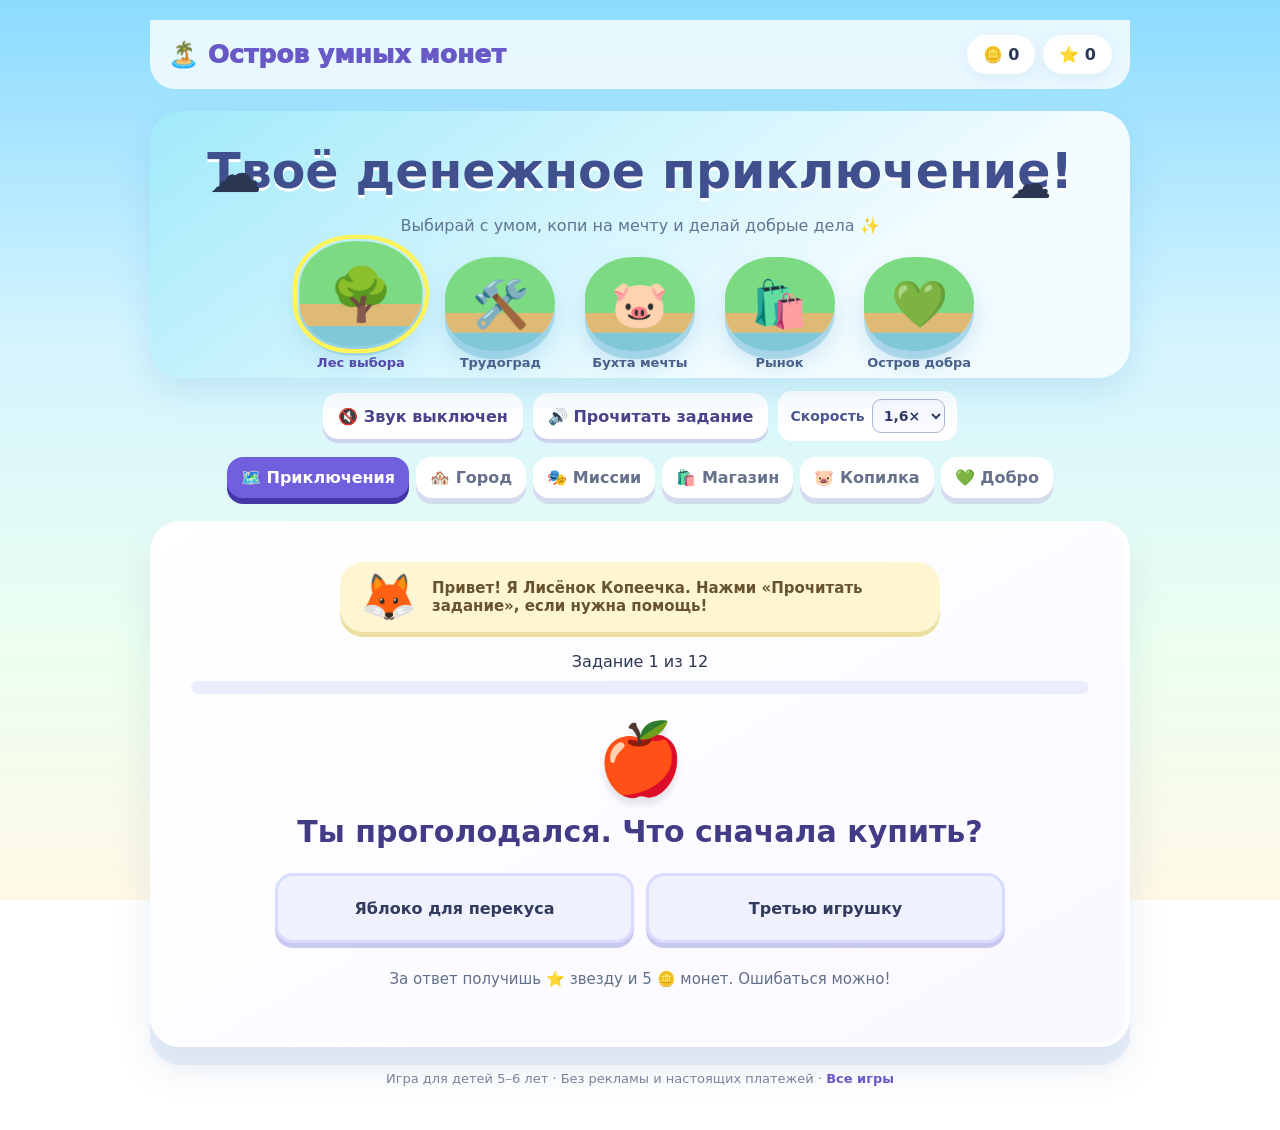
==== games/smart-coins/index.html @ 61303796 "feat: level 6 workday professions and children's budgeting" ====
<!doctype html><html lang="ru"><head><meta charset="utf-8"><meta name="viewport" content="width=device-width,initial-scale=1"><meta name="theme-color" content="#7766dd"><title>Остров умных монет</title><link rel="stylesheet" href="./styles.css"></head><body><div class="wrap"><header class="top"><a class="brand" href="../../">🏝️ Остров умных монет</a><div class="stats"><span class="pill">🪙 <span id="coins">0</span></span><span class="pill">⭐ <span id="stars">0</span></span></div></header><div class="hero"><h1>Твоё денежное приключение!</h1><p>Выбирай с умом, копи на мечту и делай добрые дела ✨</p><div class="world" id="world" aria-label="Карта волшебных островов"><div class="island"><div class="land">🌳</div><span class="name">Лес выбора</span></div><div class="island"><div class="land">🛠️</div><span class="name">Трудоград</span></div><div class="island"><div class="land">🐷</div><span class="name">Бухта мечты</span></div><div class="island"><div class="land">🛍️</div><span class="name">Рынок</span></div><div class="island"><div class="land">💚</div><span class="name">Остров добра</span></div></div></div><div class="audio-tools"><button id="soundToggle" onclick="toggleSound()" aria-pressed="false">🔇 Звук выключен</button><button id="readButton" onclick="readCurrent()">🔊 Прочитать задание</button><label class="speed-label">Скорость <select id="voiceSpeed" onchange="setVoiceRate(this.value)"><option value="1.2">1,2×</option><option value="1.4">1,4×</option><option value="1.6" selected>1,6×</option><option value="1.8">1,8×</option></select></label></div><nav class="nav"><button id="tabAdventure" class="active" onclick="show('adventure')">🗺️ Приключения</button><button id="tabCity" onclick="show('city')">🏘️ Город</button><button id="tabMissions" onclick="show('missions')">🎭 Миссии</button><button id="tabShop" onclick="show(&quot;shop&quot;)">🛍️ Магазин</button><button id="tabDream" onclick="show(&quot;dream&quot;)">🐷 Копилка</button><button id="tabHelp" onclick="show('help')">💚 Добро</button></nav><main class="panel" id="view" aria-live="polite"></main><footer>Игра для детей 5–6 лет · Без рекламы и настоящих платежей · <a href="../../">Все игры</a></footer></div><script defer src="./data.js"></script><script defer src="./city.js"></script><script defer src="./missions.js"></script><script defer src="./app.js"></script></body></html>
---- games/smart-coins/styles.css ----
*{box-sizing:border-box}body{font-family:system-ui,-apple-system,"Segoe UI",sans-serif;margin:0;min-height:100vh;color:#2b3653;background:radial-gradient(circle at 0 0,#fff0bb,transparent 28%),radial-gradient(circle at 100% 90%,#c9fae1,transparent 30%),#eaf5ff}button{font:inherit;cursor:pointer;border:0}button:focus-visible,a:focus-visible{outline:4px solid orange;outline-offset:3px}a{color:#6959c7;text-decoration:none;font-weight:800}.wrap{max-width:890px;margin:auto;padding:20px}.top{display:flex;align-items:center;justify-content:space-between;gap:12px;flex-wrap:wrap}.brand{font-weight:1000;font-size:25px}.stats{display:flex;gap:8px;flex-wrap:wrap}.pill{background:#fff;border-radius:30px;padding:10px 16px;font-weight:900;box-shadow:0 5px 15px #889ac222}.hero{text-align:center;padding:25px 10px 15px}.hero h1{font-size:clamp(29px,6vw,49px);margin:7px}.hero p{color:#62708b}.nav{display:flex;gap:8px;justify-content:center;flex-wrap:wrap;margin:16px 0 23px}.nav button{background:#fff;border-radius:16px;padding:11px 18px;font-weight:900;color:#66718c}.nav button.active{background:#7160de;color:white}.panel{background:#fff;padding:clamp(20px,5vw,36px);border-radius:30px;box-shadow:0 15px 44px #657baa25;min-height:330px}.big{text-align:center;font-size:70px;line-height:1.3}.panel h2{text-align:center;font-size:clamp(22px,4vw,30px);margin:9px 0 15px}.panel p{font-size:18px;line-height:1.6;text-align:center}.answers{display:grid;grid-template-columns:1fr 1fr;gap:12px;margin:24px auto;max-width:730px}.choice{padding:18px 13px;background:#eff2ff;border-radius:18px;font-weight:800;color:#303b5d;min-height:70px}.choice:hover{background:#dfe5ff}.primary{background:#705cda;color:#fff;padding:15px 22px;border-radius:17px;font-weight:900;min-height:50px}.secondary{background:#edf0ff;color:#594abb;padding:14px 21px;border-radius:17px;font-weight:900}.center{text-align:center}.feedback{background:#e8fbee;padding:18px;border-radius:20px;text-align:center;margin:15px 0;font-size:19px;font-weight:700}.feedback.try{background:#fff0da}.progress{height:13px;background:#ecedfc;border-radius:20px;overflow:hidden;margin:10px 0 20px}.progress div{height:100%;background:#5ccca6;transition:width .3s}.shop{display:grid;grid-template-columns:repeat(auto-fit,minmax(180px,1fr));gap:15px}.item{background:#f5f6ff;padding:20px;border-radius:22px;text-align:center}.item .emoji{font-size:50px}.item h3{margin:10px 0 4px}.item button{padding:11px 15px;background:#725fda;color:#fff;border-radius:14px;font-weight:800;margin-top:10px}.item button:disabled{opacity:.45;cursor:default}.notice{color:#61708a;font-size:15px!important}footer{text-align:center;padding:24px;color:#78829b;font-size:13px}@media(max-width:550px){.answers{grid-template-columns:1fr}.brand{font-size:21px}.panel p{font-size:16px}}

/* Level 2: illustrated island world */
body{background:linear-gradient(180deg,#8cdbff 0,#d5f4ff 38%,#ecfff0 72%,#fff8e7 100%);background-attachment:fixed}
.wrap{max-width:1020px}.top{padding:15px 18px;border-radius:0 0 25px 25px;background:#ffffffc7;backdrop-filter:blur(12px);position:relative;z-index:2}
.hero{position:relative;border-radius:32px;margin-top:22px;padding:25px 16px 8px;background:linear-gradient(145deg,#a1eafa,#f2fcff 70%);box-shadow:0 14px 35px #3795bf29;overflow:hidden}
.hero:before{content:"☁️";position:absolute;left:6%;top:12%;font-size:53px;animation:float 5s ease-in-out infinite}
.hero:after{content:"☁️";position:absolute;right:8%;top:18%;font-size:42px;animation:float 6s ease-in-out infinite reverse}
.hero h1{color:#40508e;text-shadow:0 3px #fff}.hero p{color:#607493}
.world{display:flex;justify-content:space-around;align-items:end;gap:8px;margin:22px auto 0;max-width:690px}
.island{display:flex;flex-direction:column;align-items:center;gap:4px;position:relative;min-width:0}
.island .land{width:clamp(64px,12vw,110px);height:clamp(58px,10vw,94px);border-radius:47% 53% 55% 45%;background:linear-gradient(#7cda83 0 59%,#dfba74 60% 80%,#80c8d7 81%);display:grid;place-items:center;font-size:clamp(27px,5vw,46px);box-shadow:0 8px 0 #58afd060,0 13px 25px #579acb3d;transition:transform .25s}
.island.current .land{transform:translateY(-10px) scale(1.12);outline:4px solid #fff45b;outline-offset:2px}.island .name{font-size:clamp(10px,2vw,13px);font-weight:900;color:#49608a}
.island.current .name{color:#5442aa}
.nav button{transition:transform .2s,box-shadow .2s;box-shadow:0 6px 0 #d4dbec}.nav button.active{box-shadow:0 6px 0 #4535a6}.nav button:hover,.primary:hover,.choice:hover{transform:translateY(-3px)}
.panel{border:5px solid #ffffffb3;box-shadow:0 18px 0 #c8d8ef75,0 23px 35px #527fa624;background:linear-gradient(150deg,#fff,#faf8ff)}
.panel h2{color:#423c87}.choice{border:3px solid #d8ddff;background:#f0f1ff;box-shadow:0 5px 0 #c9c9f0;transition:transform .2s}.choice:hover{box-shadow:0 8px 0 #c9c9f0}
.primary{box-shadow:0 6px 0 #4435aa;transition:transform .2s}.primary:disabled{opacity:.5;cursor:not-allowed}
.big{animation:bob 3s ease-in-out infinite;filter:drop-shadow(0 7px 3px #98a4a744)}
.feedback{animation:appear .4s ease-out}.character{font-size:46px;line-height:1}.guide{display:flex;align-items:center;gap:15px;margin:0 auto 20px;max-width:600px;background:#fef5d3;border-radius:23px;padding:12px 20px;box-shadow:0 5px #ecdfa2}.guide span:last-child{font-weight:800;color:#67542e;font-size:15px}
.item{box-shadow:0 5px 0 #e3e5f2;border:2px solid #ecebfc}.item .emoji{transition:transform .25s}.item:hover .emoji{transform:rotate(-8deg) scale(1.13)}
@keyframes float{50%{transform:translateX(14px) translateY(-8px)}}@keyframes bob{50%{transform:translateY(-8px)}}@keyframes appear{from{opacity:0;transform:translateY(12px)}to{opacity:1;transform:none}}
@media(max-width:550px){.hero:before,.hero:after{font-size:25px}.world{gap:3px}.island .land{width:55px;height:55px}.island .name{font-size:9px}.hero h1{font-size:30px}.guide{padding:10px;gap:8px}}
@media(prefers-reduced-motion:reduce){*,*:before,*:after{animation:none!important;transition:none!important}}

.audio-tools{display:flex;justify-content:center;align-items:center;gap:10px;flex-wrap:wrap;margin:13px 0}
.audio-tools button{padding:11px 15px;border-radius:15px;background:#fff;box-shadow:0 4px 0 #cbd3ef;color:#4b438c;font-weight:900;min-height:46px}
.audio-tools button[aria-pressed=true]{background:#e3ffea;color:#246d4a}
.story-toast{margin:16px auto;text-align:center;background:#fff0bc;border:3px solid #ffe18c;border-radius:23px;padding:18px;max-width:600px;font-weight:850;color:#6f4b12;animation:appear .35s ease-out}
.celebrate{font-size:45px;display:block;animation:bob 1.1s ease-in-out infinite}
@media(max-width:550px){.audio-tools button{font-size:13px;padding:10px}}
.mission-place{background:#e7f3ff;border-radius:25px;padding:9px 15px;font-weight:900;color:#386b9a}.mission-steps{font-weight:800;color:#6857ac}.mission-complete{display:inline-block;margin:0 12px 14px;color:#167e58;font-weight:850}.panel .mission-place{display:inline-block}.nav{gap:7px}.nav button{padding:11px 14px}.speed-label{display:inline-flex;align-items:center;gap:7px;font-size:14px;font-weight:800;color:#4e5790;background:#fff;padding:8px 12px;border-radius:14px}.speed-label select{border:1px solid #abb7d9;border-radius:9px;padding:7px;background:#fafaff;color:#303b64;font:inherit}.city-heading{text-align:center}.city-scene{position:relative;padding:35px 15px 0;background:linear-gradient(#96e4ff,#dcfaff 62%,#86d894 63%);border-radius:26px;overflow:hidden}.city-sun{position:absolute;top:5px;right:12%;font-size:46px}.city-cloud{position:absolute;left:11%;top:5px;font-size:38px}.city-houses{display:grid;grid-template-columns:repeat(4,minmax(0,1fr));gap:14px;position:relative;z-index:1}.city-house{min-width:0;display:flex;flex-direction:column;align-items:center;gap:8px;justify-content:center;background:#fff7e2;border:4px solid #dfb381;border-bottom:10px solid #ab7b59;border-radius:26px 26px 15px 15px;min-height:175px;color:#634c4a;box-shadow:0 10px 0 #4c9a7d75;transition:transform .2s}.city-house:hover{transform:translateY(-7px)}.city-emoji{font-size:55px}.city-house strong{font-size:19px}.city-house small{font-size:12px;color:#836d62}.city-road{font-size:31px;background:#d9d5bc;text-align:center;margin:30px -15px 0;padding:13px;letter-spacing:8px}@media(max-width:640px){.city-houses{grid-template-columns:repeat(2,minmax(0,1fr))}.city-house{min-height:145px}.city-emoji{font-size:40px}}
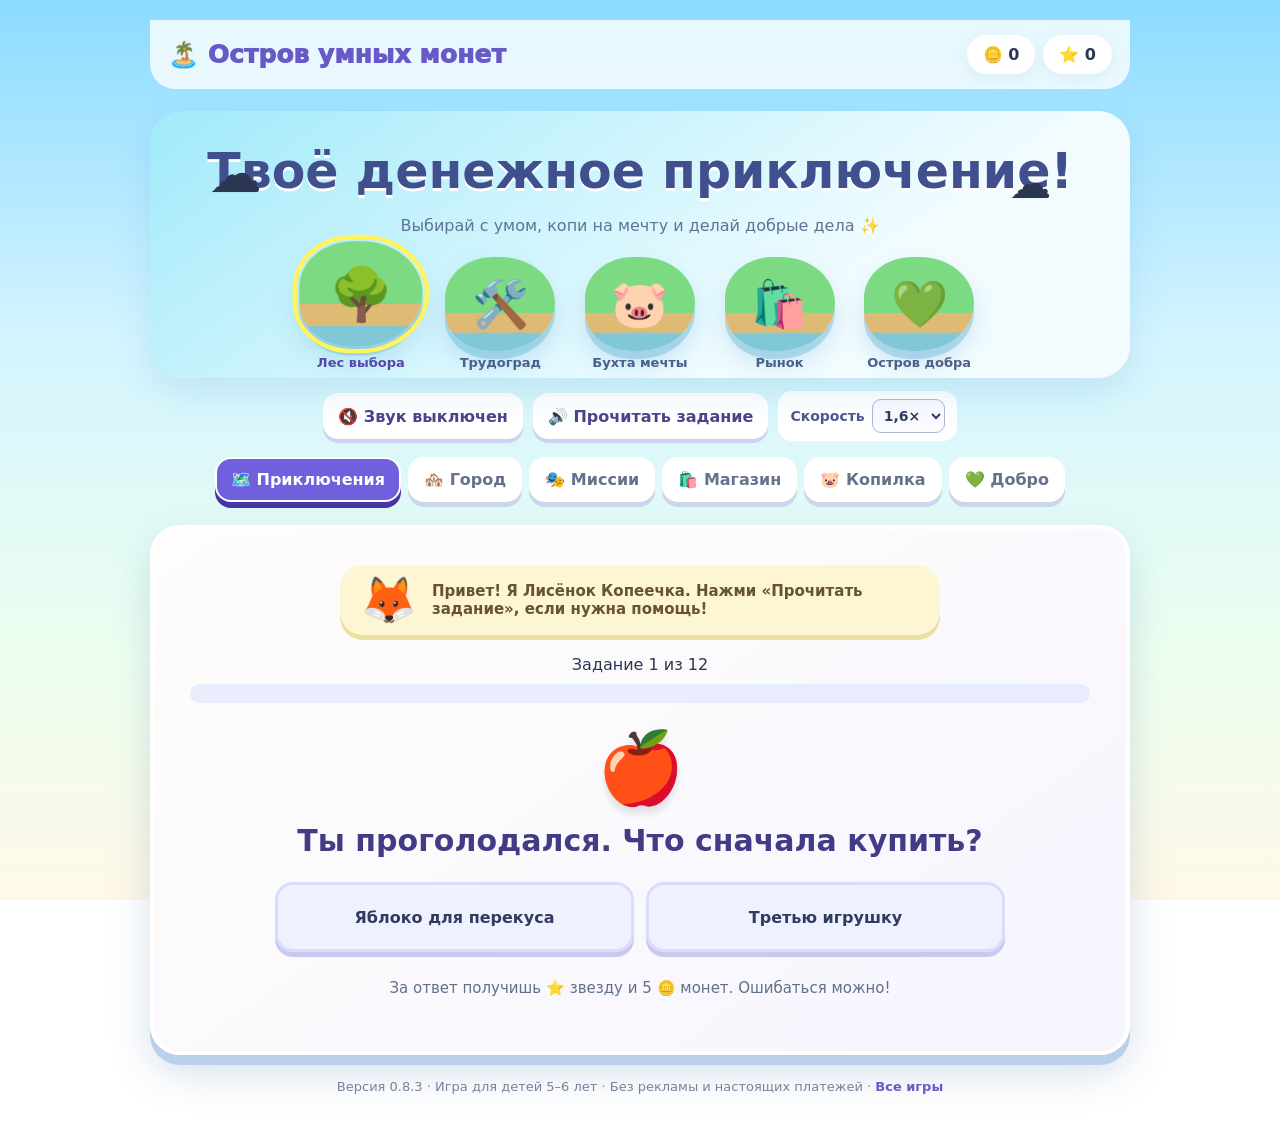
==== commit aa91ab95: "fix: bust stale game asset cache so touch drawing reaches players" ====
--- a/games/smart-coins/index.html
+++ b/games/smart-coins/index.html
@@ -1 +1 @@
-<!doctype html><html lang="ru"><head><meta charset="utf-8"><meta name="viewport" content="width=device-width,initial-scale=1"><meta name="theme-color" content="#7766dd"><title>Остров умных монет</title><link rel="stylesheet" href="./styles.css"></head><body><div class="wrap"><header class="top"><a class="brand" href="../../">🏝️ Остров умных монет</a><div class="stats"><span class="pill">🪙 <span id="coins">0</span></span><span class="pill">⭐ <span id="stars">0</span></span></div></header><div class="hero"><h1>Твоё денежное приключение!</h1><p>Выбирай с умом, копи на мечту и делай добрые дела ✨</p><div class="world" id="world" aria-label="Карта волшебных островов"><div class="island"><div class="land">🌳</div><span class="name">Лес выбора</span></div><div class="island"><div class="land">🛠️</div><span class="name">Трудоград</span></div><div class="island"><div class="land">🐷</div><span class="name">Бухта мечты</span></div><div class="island"><div class="land">🛍️</div><span class="name">Рынок</span></div><div class="island"><div class="land">💚</div><span class="name">Остров добра</span></div></div></div><div class="audio-tools"><button id="soundToggle" onclick="toggleSound()" aria-pressed="false">🔇 Звук выключен</button><button id="readButton" onclick="readCurrent()">🔊 Прочитать задание</button><label class="speed-label">Скорость <select id="voiceSpeed" onchange="setVoiceRate(this.value)"><option value="1.2">1,2×</option><option value="1.4">1,4×</option><option value="1.6" selected>1,6×</option><option value="1.8">1,8×</option></select></label></div><nav class="nav"><button id="tabAdventure" class="active" onclick="show('adventure')">🗺️ Приключения</button><button id="tabCity" onclick="show('city')">🏘️ Город</button><button id="tabMissions" onclick="show('missions')">🎭 Миссии</button><button id="tabShop" onclick="show(&quot;shop&quot;)">🛍️ Магазин</button><button id="tabDream" onclick="show(&quot;dream&quot;)">🐷 Копилка</button><button id="tabHelp" onclick="show('help')">💚 Добро</button></nav><main class="panel" id="view" aria-live="polite"></main><footer>Игра для детей 5–6 лет · Без рекламы и настоящих платежей · <a href="../../">Все игры</a></footer></div><script defer src="./data.js"></script><script defer src="./city.js"></script><script defer src="./missions.js"></script><script defer src="./app.js"></script></body></html>+<!doctype html><html lang="ru"><head><meta charset="utf-8"><meta name="viewport" content="width=device-width,initial-scale=1"><meta name="theme-color" content="#7766dd"><title>Остров умных монет</title><link rel="stylesheet" href="./styles.css?v=0.8.3"></head><body><div class="wrap"><header class="top"><a class="brand" href="../../">🏝️ Остров умных монет</a><div class="stats"><span class="pill">🪙 <span id="coins">0</span></span><span class="pill">⭐ <span id="stars">0</span></span></div></header><div class="hero"><h1>Твоё денежное приключение!</h1><p>Выбирай с умом, копи на мечту и делай добрые дела ✨</p><div class="world" id="world" aria-label="Карта волшебных островов"><div class="island"><div class="land">🌳</div><span class="name">Лес выбора</span></div><div class="island"><div class="land">🛠️</div><span class="name">Трудоград</span></div><div class="island"><div class="land">🐷</div><span class="name">Бухта мечты</span></div><div class="island"><div class="land">🛍️</div><span class="name">Рынок</span></div><div class="island"><div class="land">💚</div><span class="name">Остров добра</span></div></div></div><div class="audio-tools"><button id="soundToggle" onclick="toggleSound()" aria-pressed="false">🔇 Звук выключен</button><button id="readButton" onclick="readCurrent()">🔊 Прочитать задание</button><label class="speed-label">Скорость <select id="voiceSpeed" onchange="setVoiceRate(this.value)"><option value="1.2">1,2×</option><option value="1.4">1,4×</option><option value="1.6" selected>1,6×</option><option value="1.8">1,8×</option></select></label></div><nav class="nav"><button id="tabAdventure" class="active" onclick="show('adventure')">🗺️ Приключения</button><button id="tabCity" onclick="show('city')">🏘️ Город</button><button id="tabMissions" onclick="show('missions')">🎭 Миссии</button><button id="tabShop" onclick="show(&quot;shop&quot;)">🛍️ Магазин</button><button id="tabDream" onclick="show(&quot;dream&quot;)">🐷 Копилка</button><button id="tabHelp" onclick="show('help')">💚 Добро</button></nav><main class="panel" id="view" aria-live="polite"></main><footer>Версия 0.8.3 · Игра для детей 5–6 лет · Без рекламы и настоящих платежей · <a href="../../">Все игры</a></footer></div><script defer src="./data.js?v=0.8.3"></script><script defer src="./city.js?v=0.8.3"></script><script defer src="./missions.js?v=0.8.3"></script><script defer src="./goals.js?v=0.8.3"></script><script defer src="./app.js?v=0.8.3"></script></body></html>
--- a/games/smart-coins/styles.css
+++ b/games/smart-coins/styles.css
@@ -30,4 +30,43 @@
 .story-toast{margin:16px auto;text-align:center;background:#fff0bc;border:3px solid #ffe18c;border-radius:23px;padding:18px;max-width:600px;font-weight:850;color:#6f4b12;animation:appear .35s ease-out}
 .celebrate{font-size:45px;display:block;animation:bob 1.1s ease-in-out infinite}
 @media(max-width:550px){.audio-tools button{font-size:13px;padding:10px}}
-.mission-place{background:#e7f3ff;border-radius:25px;padding:9px 15px;font-weight:900;color:#386b9a}.mission-steps{font-weight:800;color:#6857ac}.mission-complete{display:inline-block;margin:0 12px 14px;color:#167e58;font-weight:850}.panel .mission-place{display:inline-block}.nav{gap:7px}.nav button{padding:11px 14px}.speed-label{display:inline-flex;align-items:center;gap:7px;font-size:14px;font-weight:800;color:#4e5790;background:#fff;padding:8px 12px;border-radius:14px}.speed-label select{border:1px solid #abb7d9;border-radius:9px;padding:7px;background:#fafaff;color:#303b64;font:inherit}.city-heading{text-align:center}.city-scene{position:relative;padding:35px 15px 0;background:linear-gradient(#96e4ff,#dcfaff 62%,#86d894 63%);border-radius:26px;overflow:hidden}.city-sun{position:absolute;top:5px;right:12%;font-size:46px}.city-cloud{position:absolute;left:11%;top:5px;font-size:38px}.city-houses{display:grid;grid-template-columns:repeat(4,minmax(0,1fr));gap:14px;position:relative;z-index:1}.city-house{min-width:0;display:flex;flex-direction:column;align-items:center;gap:8px;justify-content:center;background:#fff7e2;border:4px solid #dfb381;border-bottom:10px solid #ab7b59;border-radius:26px 26px 15px 15px;min-height:175px;color:#634c4a;box-shadow:0 10px 0 #4c9a7d75;transition:transform .2s}.city-house:hover{transform:translateY(-7px)}.city-emoji{font-size:55px}.city-house strong{font-size:19px}.city-house small{font-size:12px;color:#836d62}.city-road{font-size:31px;background:#d9d5bc;text-align:center;margin:30px -15px 0;padding:13px;letter-spacing:8px}@media(max-width:640px){.city-houses{grid-template-columns:repeat(2,minmax(0,1fr))}.city-house{min-height:145px}.city-emoji{font-size:40px}}+.mission-place{background:#e7f3ff;border-radius:25px;padding:9px 15px;font-weight:900;color:#386b9a}.mission-steps{font-weight:800;color:#6857ac}.mission-complete{display:inline-block;margin:0 12px 14px;color:#167e58;font-weight:850}.panel .mission-place{display:inline-block}.nav{gap:7px}.nav button{padding:11px 14px}.speed-label{display:inline-flex;align-items:center;gap:7px;font-size:14px;font-weight:800;color:#4e5790;background:#fff;padding:8px 12px;border-radius:14px}.speed-label select{border:1px solid #abb7d9;border-radius:9px;padding:7px;background:#fafaff;color:#303b64;font:inherit}.city-heading{text-align:center}.city-scene{position:relative;padding:35px 15px 0;background:linear-gradient(#96e4ff,#dcfaff 62%,#86d894 63%);border-radius:26px;overflow:hidden}.city-sun{position:absolute;top:5px;right:12%;font-size:46px}.city-cloud{position:absolute;left:11%;top:5px;font-size:38px}.city-houses{display:grid;grid-template-columns:repeat(4,minmax(0,1fr));gap:14px;position:relative;z-index:1}.city-house{min-width:0;display:flex;flex-direction:column;align-items:center;gap:8px;justify-content:center;background:#fff7e2;border:4px solid #dfb381;border-bottom:10px solid #ab7b59;border-radius:26px 26px 15px 15px;min-height:175px;color:#634c4a;box-shadow:0 10px 0 #4c9a7d75;transition:transform .2s}.city-house:hover{transform:translateY(-7px)}.city-emoji{font-size:55px}.city-house strong{font-size:19px}.city-house small{font-size:12px;color:#836d62}.city-road{font-size:31px;background:#d9d5bc;text-align:center;margin:30px -15px 0;padding:13px;letter-spacing:8px}@media(max-width:640px){.city-houses{grid-template-columns:repeat(2,minmax(0,1fr))}.city-house{min-height:145px}.city-emoji{font-size:40px}}
+.daybar{padding:13px;background:#eaf5ff;border-radius:16px;text-align:center;font-weight:850;margin-bottom:20px}.city-grid{display:grid;grid-template-columns:repeat(auto-fit,minmax(155px,1fr));gap:14px;margin:20px 0}.city-card{background:#f1f8ff;border:3px solid #d8e8ff;border-radius:22px;padding:16px 10px;display:flex;flex-direction:column;align-items:center;gap:8px;color:#334264;min-height:150px}.city-card span{font-size:44px}.city-card strong{font-size:18px}.city-card small{color:#637391}.city-card:disabled{opacity:.45;cursor:not-allowed}.budget-line{text-align:center;font-size:22px;font-weight:900}
+
+.goal-grid{display:grid;grid-template-columns:repeat(auto-fit,minmax(130px,1fr));gap:10px;margin:20px 0}.goal-choice{display:flex;flex-direction:column;align-items:center;gap:5px;padding:12px 8px;background:#edf5ff;border:3px solid transparent;border-radius:18px;color:#344066}.goal-choice span{font-size:34px}.goal-choice small{color:#64728d}.goal-choice.picked{border-color:#725fda;background:#eeeaff}.goal-choice:hover{transform:translateY(-2px)}
+
+/* Level 8 visual foundation: richer town, clear affordances, lively depth */
+.panel{background:linear-gradient(145deg,#fffdfa,#f6f5ff);border:4px solid #fff;box-shadow:0 10px 0 #bbcfea,0 18px 40px #517aa93b}
+.city-grid{gap:18px}.city-card{position:relative;overflow:hidden;background:linear-gradient(#fffefa 0 70%,#daebcb 71%);border:3px solid #e7c6a3;box-shadow:0 8px 0 #adcaab,0 12px 20px #77977c33;transition:transform .2s,box-shadow .2s;cursor:pointer}
+.city-card:before{content:"";position:absolute;top:-22px;left:12%;width:76%;height:36px;background:#e8a6a7;border-radius:10px 10px 40px 40px;transform:rotate(-3deg)}
+.city-card:nth-child(2n):before{background:#b9a9ed;transform:rotate(3deg)}
+.city-card:nth-child(3n):before{background:#ffd68b}
+.city-card:hover:not(:disabled),.city-card:focus-visible{transform:translateY(-5px);box-shadow:0 13px 0 #adcaab,0 18px 28px #77977c33}
+.city-card span{position:relative;z-index:1;font-size:55px;filter:drop-shadow(0 5px 2px #77977c36)}
+.city-card strong,.city-card small{position:relative;z-index:1}
+.city-card:disabled{filter:grayscale(.45)}
+.daybar{background:linear-gradient(95deg,#e1f7ff,#fff5d5);border:2px solid #fff;box-shadow:0 4px 0 #d6e4e9;font-size:17px}
+.budget-spend{display:flex;gap:10px;flex-wrap:wrap;justify-content:center;margin:20px 0}.budget-spend button:disabled{opacity:.4;cursor:not-allowed}
+.nav{position:relative}.nav button{border:2px solid #ffffff;box-shadow:0 5px 0 #ccd6ea}
+.progress{height:19px;border:3px solid #e6edff}
+@media (max-width:550px){.city-grid{grid-template-columns:repeat(2,minmax(0,1fr));gap:12px}.city-card span{font-size:43px}.city-card{min-height:136px}.budget-spend button{width:100%}}
+
+/* Level 8: hand-drawn SVG village map */
+.village{position:relative;overflow:hidden;min-height:420px;padding:26px 20px 48px;background:linear-gradient(#a9e8ff 0%,#def7ff 48%,#a9df94 49%,#7fcf88 100%);border:5px solid #fff;border-radius:32px;box-shadow:0 12px 0 #b8d2aa,0 20px 35px #4b99763d}
+.village-title{text-align:center;position:relative;z-index:2;font-size:clamp(22px,4vw,32px);font-weight:1000;color:#455c88;text-shadow:2px 2px white;margin-bottom:20px}
+.village-sun{position:absolute;right:7%;top:6%;height:68px;width:68px;border-radius:50%;background:#ffdd67;box-shadow:0 0 0 12px #fff3af7d;animation:bob 4s infinite}
+.village-cloud{position:absolute;top:13%;left:7%;width:90px;height:28px;border-radius:40px;background:white;box-shadow:28px -13px 0 7px white,-18px 5px 0 2px white}
+.village-path{position:absolute;left:-10%;right:-10%;height:110px;bottom:21px;background:#e4c49a;border-radius:55%;transform:rotate(-5deg);border:12px solid #d8b588}
+.village-buildings{position:relative;z-index:2;display:grid;grid-template-columns:repeat(3,minmax(0,1fr));gap:12px;align-items:end}
+.village-building{display:flex;align-items:center;flex-direction:column;gap:4px;min-width:0;padding:8px 4px 10px;background:#fff9e5da;border:3px solid #ffffff;border-radius:24px;box-shadow:0 8px 0 #68996c7a;transition:transform .2s;cursor:pointer;color:#3f5065}
+.village-building:hover,.village-building:focus-visible{transform:translateY(-7px)}.building-picture{width:100%;max-width:148px;display:block}.building-picture svg{display:block;width:100%;filter:drop-shadow(0 4px 2px #74634b55)}.village-building strong{font-size:16px}.village-building small{color:#586e72;font-size:11px}.village-fox{font-size:54px;position:absolute;bottom:4px;right:8%;z-index:3;animation:bob 2.5s infinite;pointer-events:none}
+@media(max-width:570px){.village{padding:25px 9px 55px;min-height:470px}.village-buildings{grid-template-columns:repeat(2,minmax(0,1fr));gap:9px}.village-building{padding:5px 3px}.building-picture{max-width:95px}.village-building strong{font-size:13px}.village-building small{font-size:10px}.village-title{font-size:22px}}
+
+.mini-board{background:linear-gradient(130deg,#fff1c9,#e6f9e9);border:4px solid white;border-radius:26px;text-align:center;padding:20px;margin:15px auto;max-width:520px;box-shadow:0 7px 0 #d7debb}
+.mini-canvas{position:relative;margin:0 auto;max-width:300px;min-height:175px;border-radius:20px;border:8px solid #c69564;background:#fff8e4;display:flex;justify-content:space-around;align-items:center;box-shadow:0 5px 0 #ad7855}
+.mini-canvas>span{font-size:60px}.mini-flower{font-size:72px;animation:appear .5s ease-out}.mini-garden{background:linear-gradient(#bdeafa 65%,#b1dc96 66%);border-color:#9cc97e}.mini-apples{font-size:70px;margin:30px auto;letter-spacing:15px}
+.mini-board .primary{max-width:100%;margin:8px auto}.mini-board p{font-weight:850}
+
+.mini-scene{min-height:170px;display:grid;place-items:center;font-size:80px;background:#fff8e8;border:4px dashed #d8bb8f;border-radius:22px;margin:15px 0}.mini-count{text-align:center;font-weight:900;font-size:19px;color:#6655a5}
+
+.paint-canvas{display:block;width:100%;max-width:600px;aspect-ratio:20/11;height:auto;background:#fffdf6;border:5px solid #e6c49f;border-radius:20px;touch-action:none;margin:14px auto;cursor:crosshair}.paint-controls,.apple-actions{display:flex;flex-wrap:wrap;gap:9px;justify-content:center;margin:13px auto}.basket-scene{font-size:clamp(46px,11vw,76px);word-break:break-word}.mini-board button:disabled{opacity:.5;cursor:default}
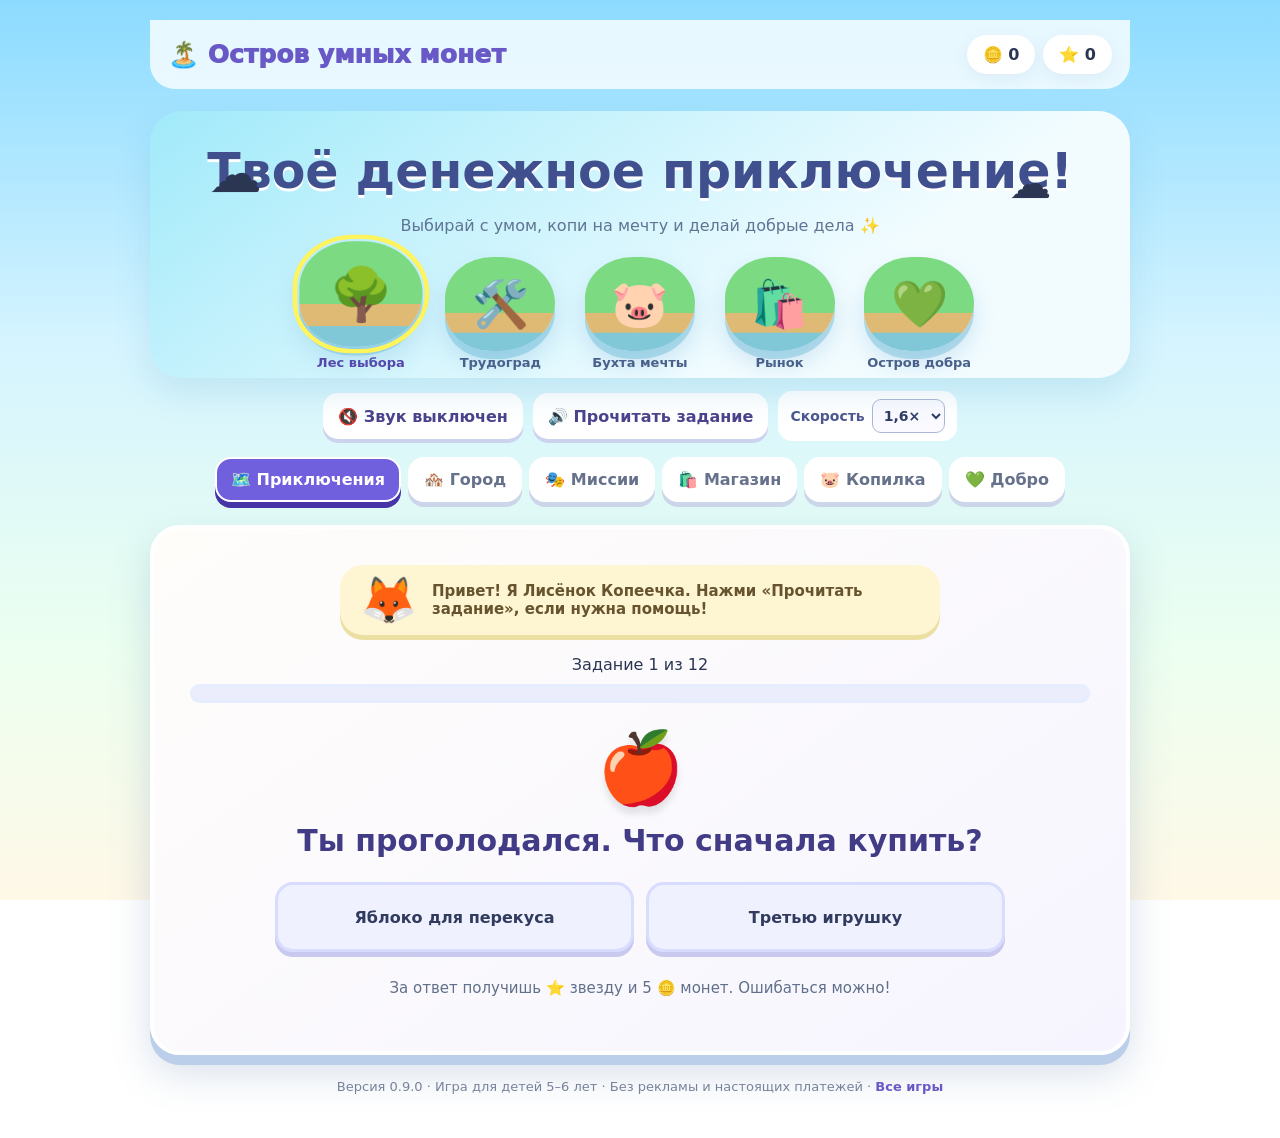
==== commit 23761422: "release: version 0.9.0 and refresh cached game assets" ====
--- a/games/smart-coins/index.html
+++ b/games/smart-coins/index.html
@@ -1 +1 @@
-<!doctype html><html lang="ru"><head><meta charset="utf-8"><meta name="viewport" content="width=device-width,initial-scale=1"><meta name="theme-color" content="#7766dd"><title>Остров умных монет</title><link rel="stylesheet" href="./styles.css?v=0.8.3"></head><body><div class="wrap"><header class="top"><a class="brand" href="../../">🏝️ Остров умных монет</a><div class="stats"><span class="pill">🪙 <span id="coins">0</span></span><span class="pill">⭐ <span id="stars">0</span></span></div></header><div class="hero"><h1>Твоё денежное приключение!</h1><p>Выбирай с умом, копи на мечту и делай добрые дела ✨</p><div class="world" id="world" aria-label="Карта волшебных островов"><div class="island"><div class="land">🌳</div><span class="name">Лес выбора</span></div><div class="island"><div class="land">🛠️</div><span class="name">Трудоград</span></div><div class="island"><div class="land">🐷</div><span class="name">Бухта мечты</span></div><div class="island"><div class="land">🛍️</div><span class="name">Рынок</span></div><div class="island"><div class="land">💚</div><span class="name">Остров добра</span></div></div></div><div class="audio-tools"><button id="soundToggle" onclick="toggleSound()" aria-pressed="false">🔇 Звук выключен</button><button id="readButton" onclick="readCurrent()">🔊 Прочитать задание</button><label class="speed-label">Скорость <select id="voiceSpeed" onchange="setVoiceRate(this.value)"><option value="1.2">1,2×</option><option value="1.4">1,4×</option><option value="1.6" selected>1,6×</option><option value="1.8">1,8×</option></select></label></div><nav class="nav"><button id="tabAdventure" class="active" onclick="show('adventure')">🗺️ Приключения</button><button id="tabCity" onclick="show('city')">🏘️ Город</button><button id="tabMissions" onclick="show('missions')">🎭 Миссии</button><button id="tabShop" onclick="show(&quot;shop&quot;)">🛍️ Магазин</button><button id="tabDream" onclick="show(&quot;dream&quot;)">🐷 Копилка</button><button id="tabHelp" onclick="show('help')">💚 Добро</button></nav><main class="panel" id="view" aria-live="polite"></main><footer>Версия 0.8.3 · Игра для детей 5–6 лет · Без рекламы и настоящих платежей · <a href="../../">Все игры</a></footer></div><script defer src="./data.js?v=0.8.3"></script><script defer src="./city.js?v=0.8.3"></script><script defer src="./missions.js?v=0.8.3"></script><script defer src="./goals.js?v=0.8.3"></script><script defer src="./app.js?v=0.8.3"></script></body></html>+<!doctype html><html lang="ru"><head><meta charset="utf-8"><meta name="viewport" content="width=device-width,initial-scale=1"><meta name="theme-color" content="#7766dd"><title>Остров умных монет</title><link rel="stylesheet" href="./styles.css?v=0.9.0"></head><body><div class="wrap"><header class="top"><a class="brand" href="../../">🏝️ Остров умных монет</a><div class="stats"><span class="pill">🪙 <span id="coins">0</span></span><span class="pill">⭐ <span id="stars">0</span></span></div></header><div class="hero"><h1>Твоё денежное приключение!</h1><p>Выбирай с умом, копи на мечту и делай добрые дела ✨</p><div class="world" id="world" aria-label="Карта волшебных островов"><div class="island"><div class="land">🌳</div><span class="name">Лес выбора</span></div><div class="island"><div class="land">🛠️</div><span class="name">Трудоград</span></div><div class="island"><div class="land">🐷</div><span class="name">Бухта мечты</span></div><div class="island"><div class="land">🛍️</div><span class="name">Рынок</span></div><div class="island"><div class="land">💚</div><span class="name">Остров добра</span></div></div></div><div class="audio-tools"><button id="soundToggle" onclick="toggleSound()" aria-pressed="false">🔇 Звук выключен</button><button id="readButton" onclick="readCurrent()">🔊 Прочитать задание</button><label class="speed-label">Скорость <select id="voiceSpeed" onchange="setVoiceRate(this.value)"><option value="1.2">1,2×</option><option value="1.4">1,4×</option><option value="1.6" selected>1,6×</option><option value="1.8">1,8×</option></select></label></div><nav class="nav"><button id="tabAdventure" class="active" onclick="show('adventure')">🗺️ Приключения</button><button id="tabCity" onclick="show('city')">🏘️ Город</button><button id="tabMissions" onclick="show('missions')">🎭 Миссии</button><button id="tabShop" onclick="show(&quot;shop&quot;)">🛍️ Магазин</button><button id="tabDream" onclick="show(&quot;dream&quot;)">🐷 Копилка</button><button id="tabHelp" onclick="show('help')">💚 Добро</button></nav><main class="panel" id="view" aria-live="polite"></main><footer>Версия 0.9.0 · Игра для детей 5–6 лет · Без рекламы и настоящих платежей · <a href="../../">Все игры</a></footer></div><script defer src="./data.js?v=0.9.0"></script><script defer src="./city.js?v=0.9.0"></script><script defer src="./missions.js?v=0.9.0"></script><script defer src="./goals.js?v=0.9.0"></script><script defer src="./app.js?v=0.9.0"></script></body></html>
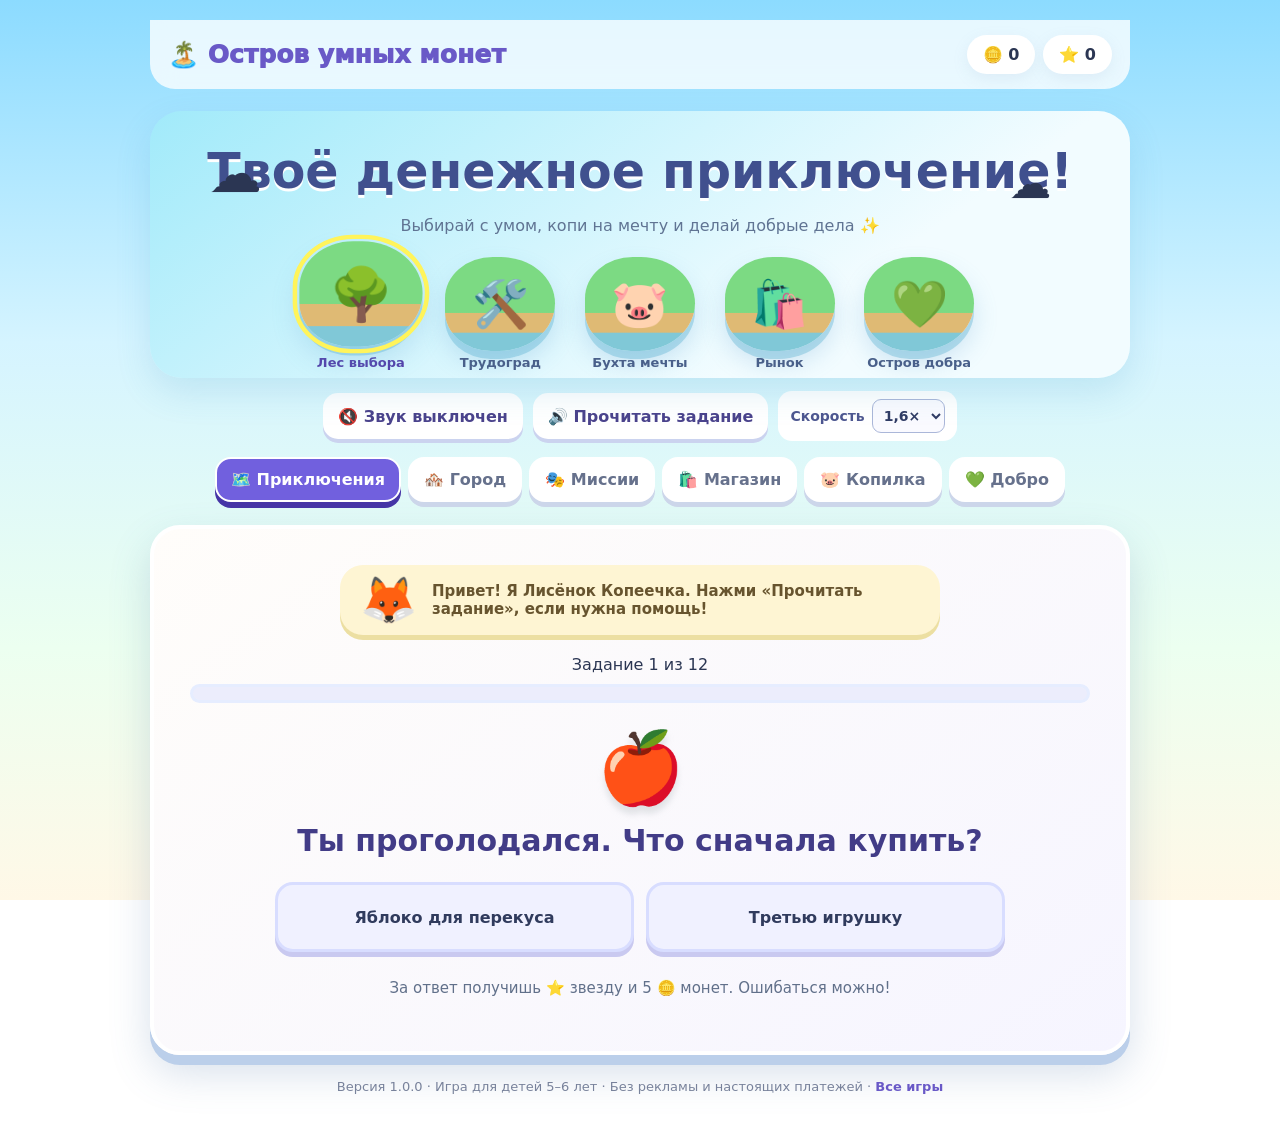
==== commit 5d152851: "feat: connect residents, achievements, responsive styles and checks" ====
--- a/games/smart-coins/index.html
+++ b/games/smart-coins/index.html
@@ -1 +1 @@
-<!doctype html><html lang="ru"><head><meta charset="utf-8"><meta name="viewport" content="width=device-width,initial-scale=1"><meta name="theme-color" content="#7766dd"><title>Остров умных монет</title><link rel="stylesheet" href="./styles.css?v=0.9.0"></head><body><div class="wrap"><header class="top"><a class="brand" href="../../">🏝️ Остров умных монет</a><div class="stats"><span class="pill">🪙 <span id="coins">0</span></span><span class="pill">⭐ <span id="stars">0</span></span></div></header><div class="hero"><h1>Твоё денежное приключение!</h1><p>Выбирай с умом, копи на мечту и делай добрые дела ✨</p><div class="world" id="world" aria-label="Карта волшебных островов"><div class="island"><div class="land">🌳</div><span class="name">Лес выбора</span></div><div class="island"><div class="land">🛠️</div><span class="name">Трудоград</span></div><div class="island"><div class="land">🐷</div><span class="name">Бухта мечты</span></div><div class="island"><div class="land">🛍️</div><span class="name">Рынок</span></div><div class="island"><div class="land">💚</div><span class="name">Остров добра</span></div></div></div><div class="audio-tools"><button id="soundToggle" onclick="toggleSound()" aria-pressed="false">🔇 Звук выключен</button><button id="readButton" onclick="readCurrent()">🔊 Прочитать задание</button><label class="speed-label">Скорость <select id="voiceSpeed" onchange="setVoiceRate(this.value)"><option value="1.2">1,2×</option><option value="1.4">1,4×</option><option value="1.6" selected>1,6×</option><option value="1.8">1,8×</option></select></label></div><nav class="nav"><button id="tabAdventure" class="active" onclick="show('adventure')">🗺️ Приключения</button><button id="tabCity" onclick="show('city')">🏘️ Город</button><button id="tabMissions" onclick="show('missions')">🎭 Миссии</button><button id="tabShop" onclick="show(&quot;shop&quot;)">🛍️ Магазин</button><button id="tabDream" onclick="show(&quot;dream&quot;)">🐷 Копилка</button><button id="tabHelp" onclick="show('help')">💚 Добро</button></nav><main class="panel" id="view" aria-live="polite"></main><footer>Версия 0.9.0 · Игра для детей 5–6 лет · Без рекламы и настоящих платежей · <a href="../../">Все игры</a></footer></div><script defer src="./data.js?v=0.9.0"></script><script defer src="./city.js?v=0.9.0"></script><script defer src="./missions.js?v=0.9.0"></script><script defer src="./goals.js?v=0.9.0"></script><script defer src="./app.js?v=0.9.0"></script></body></html>+<!doctype html><html lang="ru"><head><meta charset="utf-8"><meta name="viewport" content="width=device-width,initial-scale=1"><meta name="theme-color" content="#7766dd"><title>Остров умных монет</title><link rel="stylesheet" href="./styles.css?v=1.0.0"></head><body><div class="wrap"><header class="top"><a class="brand" href="../../">🏝️ Остров умных монет</a><div class="stats"><span class="pill">🪙 <span id="coins">0</span></span><span class="pill">⭐ <span id="stars">0</span></span></div></header><div class="hero"><h1>Твоё денежное приключение!</h1><p>Выбирай с умом, копи на мечту и делай добрые дела ✨</p><div class="world" id="world" aria-label="Карта волшебных островов"><div class="island"><div class="land">🌳</div><span class="name">Лес выбора</span></div><div class="island"><div class="land">🛠️</div><span class="name">Трудоград</span></div><div class="island"><div class="land">🐷</div><span class="name">Бухта мечты</span></div><div class="island"><div class="land">🛍️</div><span class="name">Рынок</span></div><div class="island"><div class="land">💚</div><span class="name">Остров добра</span></div></div></div><div class="audio-tools"><button id="soundToggle" onclick="toggleSound()" aria-pressed="false">🔇 Звук выключен</button><button id="readButton" onclick="readCurrent()">🔊 Прочитать задание</button><label class="speed-label">Скорость <select id="voiceSpeed" onchange="setVoiceRate(this.value)"><option value="1.2">1,2×</option><option value="1.4">1,4×</option><option value="1.6" selected>1,6×</option><option value="1.8">1,8×</option></select></label></div><nav class="nav"><button id="tabAdventure" class="active" onclick="show('adventure')">🗺️ Приключения</button><button id="tabCity" onclick="show('city')">🏘️ Город</button><button id="tabMissions" onclick="show('missions')">🎭 Миссии</button><button id="tabShop" onclick="show(&quot;shop&quot;)">🛍️ Магазин</button><button id="tabDream" onclick="show(&quot;dream&quot;)">🐷 Копилка</button><button id="tabHelp" onclick="show('help')">💚 Добро</button></nav><main class="panel" id="view" aria-live="polite"></main><footer>Версия 1.0.0 · Игра для детей 5–6 лет · Без рекламы и настоящих платежей · <a href="../../">Все игры</a></footer></div><script defer src="./data.js?v=1.0.0"></script><script defer src="./residents.js?v=1.0.0"></script><script defer src="./city.js?v=1.0.0"></script><script defer src="./missions.js?v=1.0.0"></script><script defer src="./goals.js?v=1.0.0"></script><script defer src="./app.js?v=1.0.0"></script></body></html>
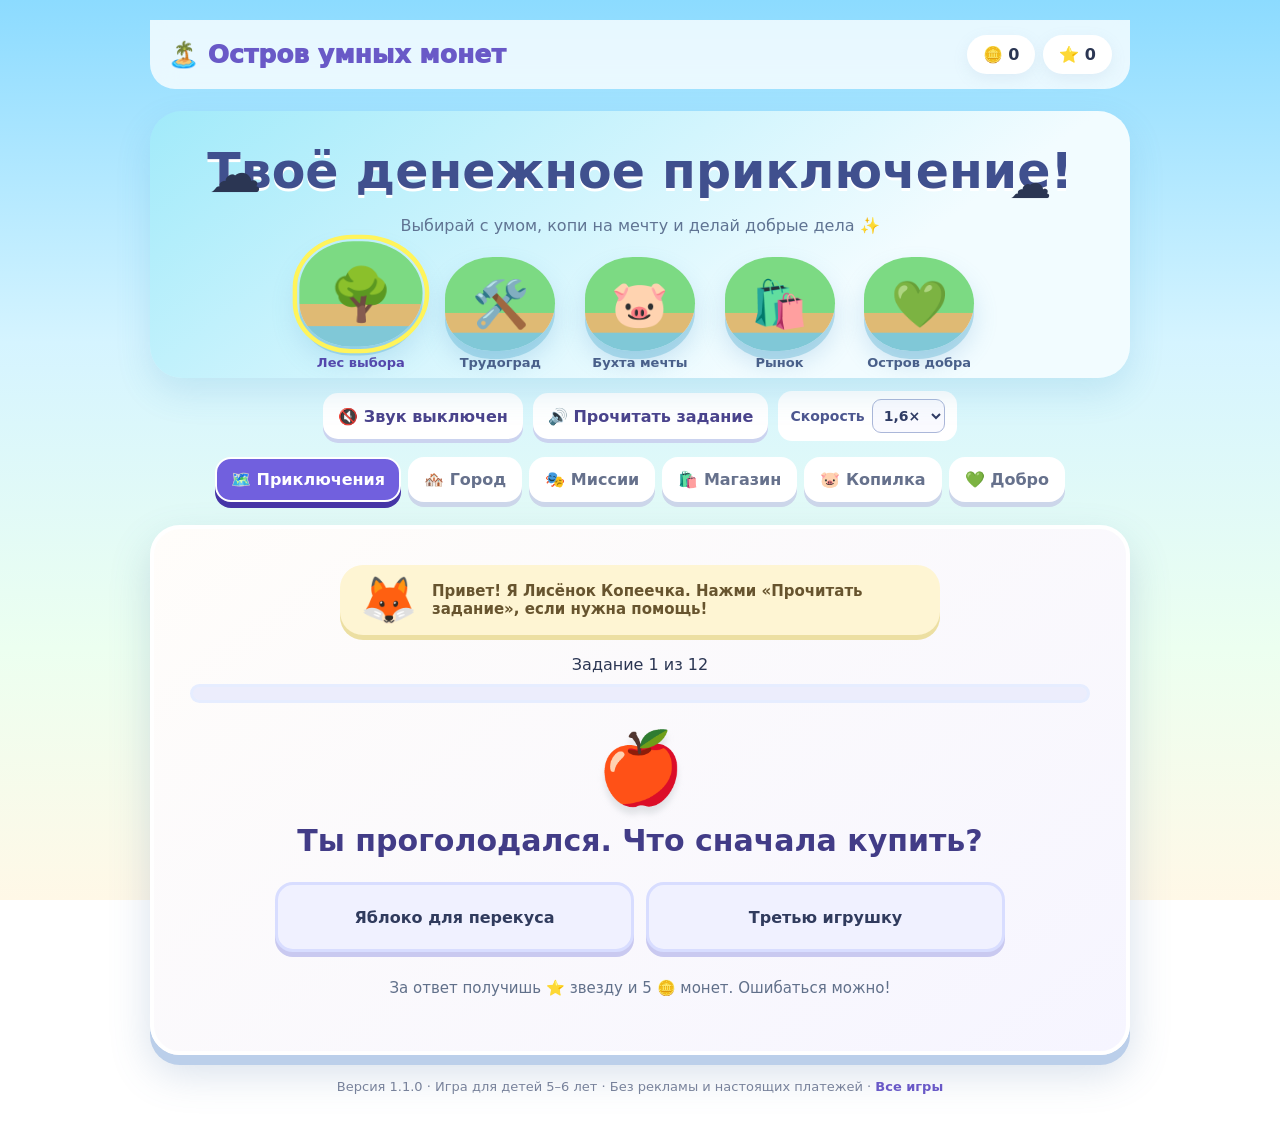
==== commit 985667a7: "feat: connect story adventures and v1.1 release" ====
--- a/games/smart-coins/index.html
+++ b/games/smart-coins/index.html
@@ -1 +1 @@
-<!doctype html><html lang="ru"><head><meta charset="utf-8"><meta name="viewport" content="width=device-width,initial-scale=1"><meta name="theme-color" content="#7766dd"><title>Остров умных монет</title><link rel="stylesheet" href="./styles.css?v=1.0.0"></head><body><div class="wrap"><header class="top"><a class="brand" href="../../">🏝️ Остров умных монет</a><div class="stats"><span class="pill">🪙 <span id="coins">0</span></span><span class="pill">⭐ <span id="stars">0</span></span></div></header><div class="hero"><h1>Твоё денежное приключение!</h1><p>Выбирай с умом, копи на мечту и делай добрые дела ✨</p><div class="world" id="world" aria-label="Карта волшебных островов"><div class="island"><div class="land">🌳</div><span class="name">Лес выбора</span></div><div class="island"><div class="land">🛠️</div><span class="name">Трудоград</span></div><div class="island"><div class="land">🐷</div><span class="name">Бухта мечты</span></div><div class="island"><div class="land">🛍️</div><span class="name">Рынок</span></div><div class="island"><div class="land">💚</div><span class="name">Остров добра</span></div></div></div><div class="audio-tools"><button id="soundToggle" onclick="toggleSound()" aria-pressed="false">🔇 Звук выключен</button><button id="readButton" onclick="readCurrent()">🔊 Прочитать задание</button><label class="speed-label">Скорость <select id="voiceSpeed" onchange="setVoiceRate(this.value)"><option value="1.2">1,2×</option><option value="1.4">1,4×</option><option value="1.6" selected>1,6×</option><option value="1.8">1,8×</option></select></label></div><nav class="nav"><button id="tabAdventure" class="active" onclick="show('adventure')">🗺️ Приключения</button><button id="tabCity" onclick="show('city')">🏘️ Город</button><button id="tabMissions" onclick="show('missions')">🎭 Миссии</button><button id="tabShop" onclick="show(&quot;shop&quot;)">🛍️ Магазин</button><button id="tabDream" onclick="show(&quot;dream&quot;)">🐷 Копилка</button><button id="tabHelp" onclick="show('help')">💚 Добро</button></nav><main class="panel" id="view" aria-live="polite"></main><footer>Версия 1.0.0 · Игра для детей 5–6 лет · Без рекламы и настоящих платежей · <a href="../../">Все игры</a></footer></div><script defer src="./data.js?v=1.0.0"></script><script defer src="./residents.js?v=1.0.0"></script><script defer src="./city.js?v=1.0.0"></script><script defer src="./missions.js?v=1.0.0"></script><script defer src="./goals.js?v=1.0.0"></script><script defer src="./app.js?v=1.0.0"></script></body></html>+<!doctype html><html lang="ru"><head><meta charset="utf-8"><meta name="viewport" content="width=device-width,initial-scale=1"><meta name="theme-color" content="#7766dd"><title>Остров умных монет</title><link rel="stylesheet" href="./styles.css?v=1.1.0"></head><body><div class="wrap"><header class="top"><a class="brand" href="../../">🏝️ Остров умных монет</a><div class="stats"><span class="pill">🪙 <span id="coins">0</span></span><span class="pill">⭐ <span id="stars">0</span></span></div></header><div class="hero"><h1>Твоё денежное приключение!</h1><p>Выбирай с умом, копи на мечту и делай добрые дела ✨</p><div class="world" id="world" aria-label="Карта волшебных островов"><div class="island"><div class="land">🌳</div><span class="name">Лес выбора</span></div><div class="island"><div class="land">🛠️</div><span class="name">Трудоград</span></div><div class="island"><div class="land">🐷</div><span class="name">Бухта мечты</span></div><div class="island"><div class="land">🛍️</div><span class="name">Рынок</span></div><div class="island"><div class="land">💚</div><span class="name">Остров добра</span></div></div></div><div class="audio-tools"><button id="soundToggle" onclick="toggleSound()" aria-pressed="false">🔇 Звук выключен</button><button id="readButton" onclick="readCurrent()">🔊 Прочитать задание</button><label class="speed-label">Скорость <select id="voiceSpeed" onchange="setVoiceRate(this.value)"><option value="1.2">1,2×</option><option value="1.4">1,4×</option><option value="1.6" selected>1,6×</option><option value="1.8">1,8×</option></select></label></div><nav class="nav"><button id="tabAdventure" class="active" onclick="show('adventure')">🗺️ Приключения</button><button id="tabCity" onclick="show('city')">🏘️ Город</button><button id="tabMissions" onclick="show('missions')">🎭 Миссии</button><button id="tabShop" onclick="show(&quot;shop&quot;)">🛍️ Магазин</button><button id="tabDream" onclick="show(&quot;dream&quot;)">🐷 Копилка</button><button id="tabHelp" onclick="show('help')">💚 Добро</button></nav><main class="panel" id="view" aria-live="polite"></main><footer>Версия 1.1.0 · Игра для детей 5–6 лет · Без рекламы и настоящих платежей · <a href="../../">Все игры</a></footer></div><script defer src="./data.js?v=1.1.0"></script><script defer src="./residents.js?v=1.1.0"></script><script defer src="./city.js?v=1.1.0"></script><script defer src="./stories.js?v=1.1.0"></script><script defer src="./missions.js?v=1.1.0"></script><script defer src="./goals.js?v=1.1.0"></script><script defer src="./app.js?v=1.1.0"></script></body></html>
--- a/games/smart-coins/styles.css
+++ b/games/smart-coins/styles.css
@@ -70,3 +70,13 @@
 .mini-scene{min-height:170px;display:grid;place-items:center;font-size:80px;background:#fff8e8;border:4px dashed #d8bb8f;border-radius:22px;margin:15px 0}.mini-count{text-align:center;font-weight:900;font-size:19px;color:#6655a5}
 
 .paint-canvas{display:block;width:100%;max-width:600px;aspect-ratio:20/11;height:auto;background:#fffdf6;border:5px solid #e6c49f;border-radius:20px;touch-action:none;margin:14px auto;cursor:crosshair}.paint-controls,.apple-actions{display:flex;flex-wrap:wrap;gap:9px;justify-content:center;margin:13px auto}.basket-scene{font-size:clamp(46px,11vw,76px);word-break:break-word}.mini-board button:disabled{opacity:.5;cursor:default}
+
+/* Residents, village requests and collectible achievements */
+.resident-hero{text-align:center;background:linear-gradient(90deg,#fff1d3,#e3f7ff);border-radius:24px;padding:18px;font-size:35px;margin-bottom:15px}.resident-hero strong{font-size:22px;vertical-align:middle;color:#56528c}
+.resident-grid{display:grid;grid-template-columns:repeat(2,minmax(0,1fr));gap:15px;margin:20px auto}
+.resident-card{border:3px solid #e9e2ff;background:linear-gradient(#fff,#f6f2ff);border-radius:25px;padding:20px 12px;text-align:center;box-shadow:0 6px 0 #e0d4f0;display:flex;align-items:center;flex-direction:column;gap:9px}
+.resident-card h3{margin:0;color:#564b91}.resident-card p{text-align:center;font-size:15px;margin:0;flex:1}.resident-card .primary{font-size:14px;min-height:50px}.resident-face{font-size:70px;filter:drop-shadow(0 5px #e6dbe4)}
+.achievement{display:flex;flex-direction:column;align-items:center;gap:7px;padding:20px 12px;background:#fff9eb;border-radius:23px;border:3px solid #f9e5b1}.achievement span{font-size:40px}.achievement strong{font-size:32px;color:#5b4eb1}.achievement small{font-weight:800;color:#526680}
+@media(max-width:560px){.resident-grid{grid-template-columns:1fr}.resident-card{padding:15px}.resident-face{font-size:55px}}
+
+.story-rail{display:grid;grid-template-columns:repeat(auto-fit,minmax(180px,1fr));gap:14px;margin:22px 0}.story-chapter{display:flex;flex-direction:column;align-items:center;gap:9px;background:linear-gradient(#fffbde,#e5f8f0);padding:18px 12px;border:3px solid #e3cfa2;border-radius:22px;color:#444976;box-shadow:0 6px 0 #d0c5ab}.story-chapter span{font-size:55px}.story-chapter strong{font-size:18px}.story-chapter small{font-weight:800}.story-chapter:hover{transform:translateY(-3px)}
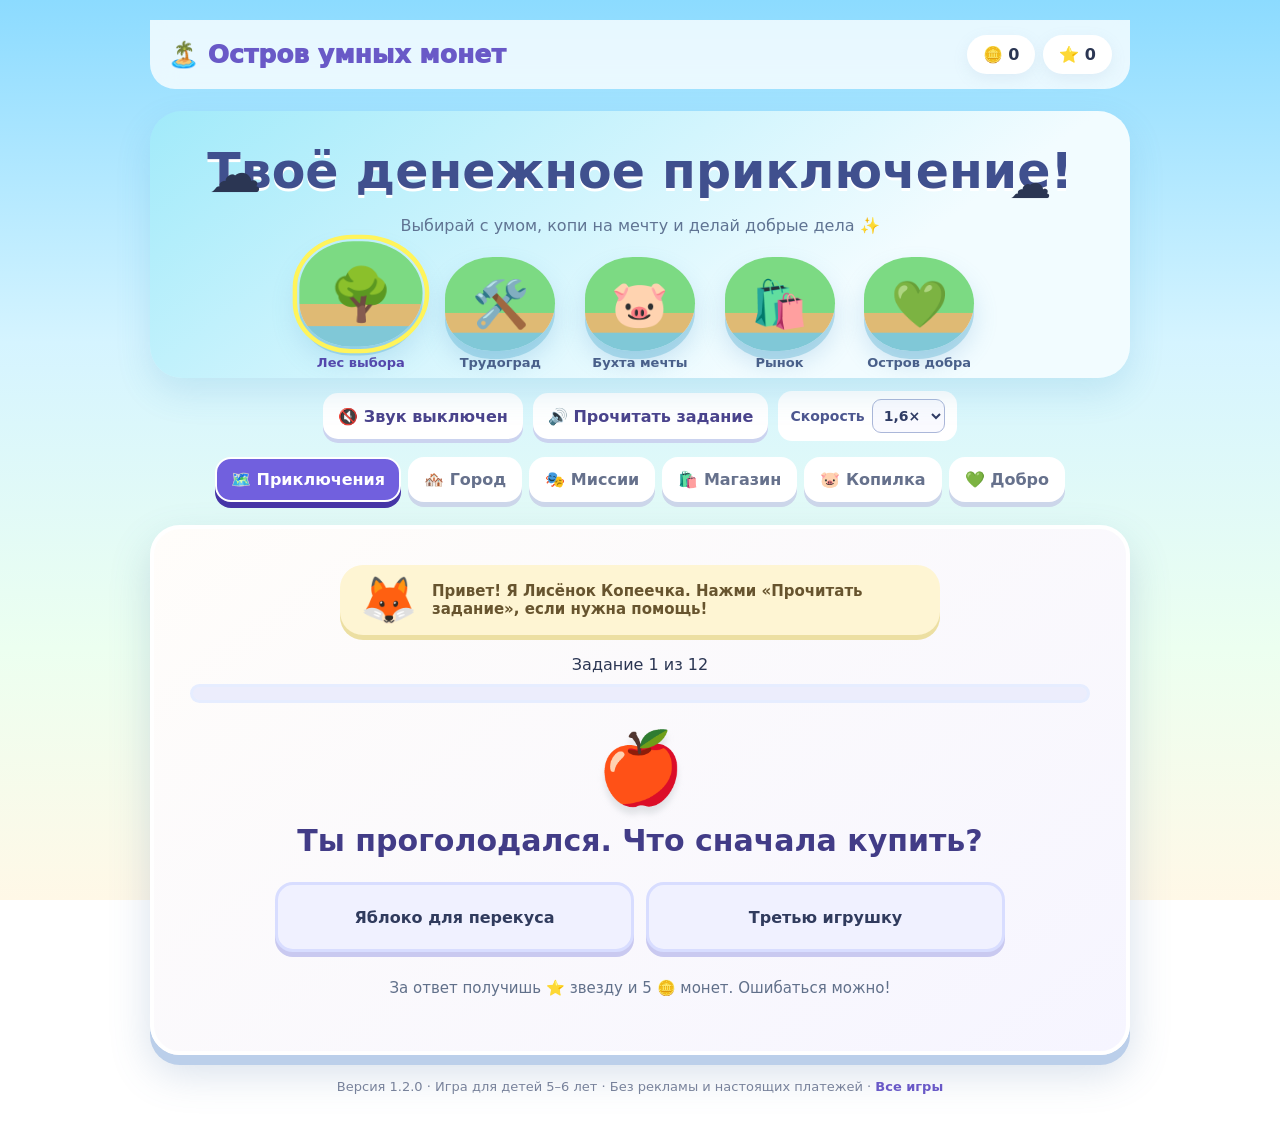
==== commit 1732b000: "release: polish level 12 story navigation and refresh cached assets" ====
--- a/games/smart-coins/index.html
+++ b/games/smart-coins/index.html
@@ -1 +1 @@
-<!doctype html><html lang="ru"><head><meta charset="utf-8"><meta name="viewport" content="width=device-width,initial-scale=1"><meta name="theme-color" content="#7766dd"><title>Остров умных монет</title><link rel="stylesheet" href="./styles.css?v=1.1.0"></head><body><div class="wrap"><header class="top"><a class="brand" href="../../">🏝️ Остров умных монет</a><div class="stats"><span class="pill">🪙 <span id="coins">0</span></span><span class="pill">⭐ <span id="stars">0</span></span></div></header><div class="hero"><h1>Твоё денежное приключение!</h1><p>Выбирай с умом, копи на мечту и делай добрые дела ✨</p><div class="world" id="world" aria-label="Карта волшебных островов"><div class="island"><div class="land">🌳</div><span class="name">Лес выбора</span></div><div class="island"><div class="land">🛠️</div><span class="name">Трудоград</span></div><div class="island"><div class="land">🐷</div><span class="name">Бухта мечты</span></div><div class="island"><div class="land">🛍️</div><span class="name">Рынок</span></div><div class="island"><div class="land">💚</div><span class="name">Остров добра</span></div></div></div><div class="audio-tools"><button id="soundToggle" onclick="toggleSound()" aria-pressed="false">🔇 Звук выключен</button><button id="readButton" onclick="readCurrent()">🔊 Прочитать задание</button><label class="speed-label">Скорость <select id="voiceSpeed" onchange="setVoiceRate(this.value)"><option value="1.2">1,2×</option><option value="1.4">1,4×</option><option value="1.6" selected>1,6×</option><option value="1.8">1,8×</option></select></label></div><nav class="nav"><button id="tabAdventure" class="active" onclick="show('adventure')">🗺️ Приключения</button><button id="tabCity" onclick="show('city')">🏘️ Город</button><button id="tabMissions" onclick="show('missions')">🎭 Миссии</button><button id="tabShop" onclick="show(&quot;shop&quot;)">🛍️ Магазин</button><button id="tabDream" onclick="show(&quot;dream&quot;)">🐷 Копилка</button><button id="tabHelp" onclick="show('help')">💚 Добро</button></nav><main class="panel" id="view" aria-live="polite"></main><footer>Версия 1.1.0 · Игра для детей 5–6 лет · Без рекламы и настоящих платежей · <a href="../../">Все игры</a></footer></div><script defer src="./data.js?v=1.1.0"></script><script defer src="./residents.js?v=1.1.0"></script><script defer src="./city.js?v=1.1.0"></script><script defer src="./stories.js?v=1.1.0"></script><script defer src="./missions.js?v=1.1.0"></script><script defer src="./goals.js?v=1.1.0"></script><script defer src="./app.js?v=1.1.0"></script></body></html>+<!doctype html><html lang="ru"><head><meta charset="utf-8"><meta name="viewport" content="width=device-width,initial-scale=1"><meta name="theme-color" content="#7766dd"><title>Остров умных монет</title><link rel="stylesheet" href="./styles.css?v=1.2.0"></head><body><div class="wrap"><header class="top"><a class="brand" href="../../">🏝️ Остров умных монет</a><div class="stats"><span class="pill">🪙 <span id="coins">0</span></span><span class="pill">⭐ <span id="stars">0</span></span></div></header><div class="hero"><h1>Твоё денежное приключение!</h1><p>Выбирай с умом, копи на мечту и делай добрые дела ✨</p><div class="world" id="world" aria-label="Карта волшебных островов"><div class="island"><div class="land">🌳</div><span class="name">Лес выбора</span></div><div class="island"><div class="land">🛠️</div><span class="name">Трудоград</span></div><div class="island"><div class="land">🐷</div><span class="name">Бухта мечты</span></div><div class="island"><div class="land">🛍️</div><span class="name">Рынок</span></div><div class="island"><div class="land">💚</div><span class="name">Остров добра</span></div></div></div><div class="audio-tools"><button id="soundToggle" onclick="toggleSound()" aria-pressed="false">🔇 Звук выключен</button><button id="readButton" onclick="readCurrent()">🔊 Прочитать задание</button><label class="speed-label">Скорость <select id="voiceSpeed" onchange="setVoiceRate(this.value)"><option value="1.2">1,2×</option><option value="1.4">1,4×</option><option value="1.6" selected>1,6×</option><option value="1.8">1,8×</option></select></label></div><nav class="nav"><button id="tabAdventure" class="active" onclick="show('adventure')">🗺️ Приключения</button><button id="tabCity" onclick="show('city')">🏘️ Город</button><button id="tabMissions" onclick="show('missions')">🎭 Миссии</button><button id="tabShop" onclick="show(&quot;shop&quot;)">🛍️ Магазин</button><button id="tabDream" onclick="show(&quot;dream&quot;)">🐷 Копилка</button><button id="tabHelp" onclick="show('help')">💚 Добро</button></nav><main class="panel" id="view" aria-live="polite"></main><footer>Версия 1.2.0 · Игра для детей 5–6 лет · Без рекламы и настоящих платежей · <a href="../../">Все игры</a></footer></div><script defer src="./data.js?v=1.2.0"></script><script defer src="./residents.js?v=1.2.0"></script><script defer src="./city.js?v=1.2.0"></script><script defer src="./stories.js?v=1.2.0"></script><script defer src="./missions.js?v=1.2.0"></script><script defer src="./goals.js?v=1.2.0"></script><script defer src="./app.js?v=1.2.0"></script></body></html>
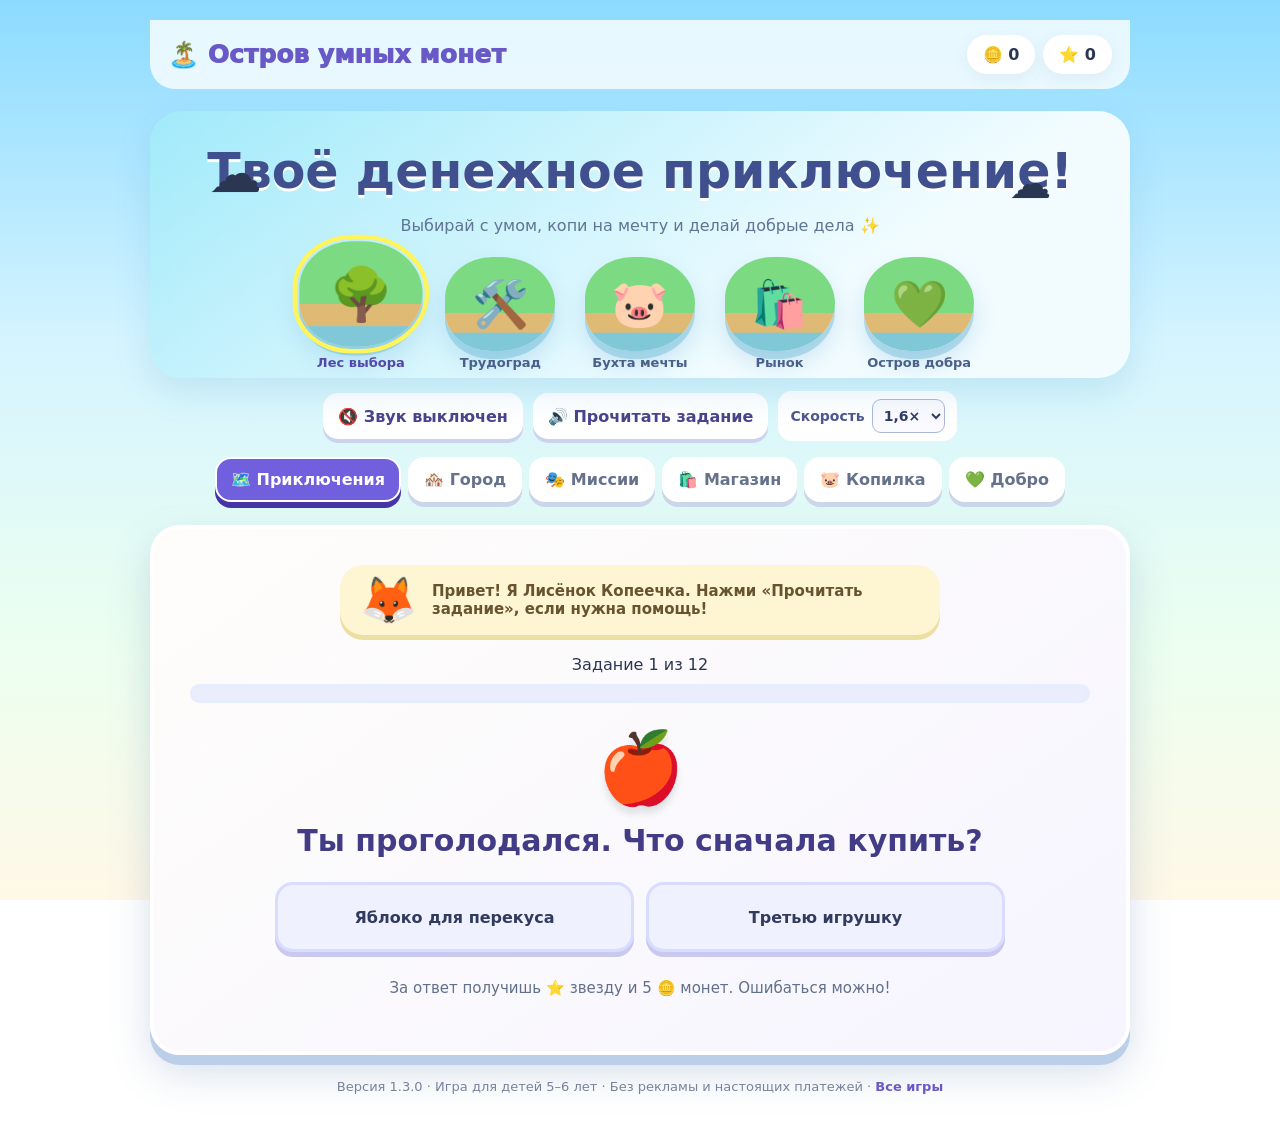
==== commit b4d32d08: "chore: track pre-release stage 13 and refresh game assets" ====
--- a/games/smart-coins/index.html
+++ b/games/smart-coins/index.html
@@ -1 +1 @@
-<!doctype html><html lang="ru"><head><meta charset="utf-8"><meta name="viewport" content="width=device-width,initial-scale=1"><meta name="theme-color" content="#7766dd"><title>Остров умных монет</title><link rel="stylesheet" href="./styles.css?v=1.2.0"></head><body><div class="wrap"><header class="top"><a class="brand" href="../../">🏝️ Остров умных монет</a><div class="stats"><span class="pill">🪙 <span id="coins">0</span></span><span class="pill">⭐ <span id="stars">0</span></span></div></header><div class="hero"><h1>Твоё денежное приключение!</h1><p>Выбирай с умом, копи на мечту и делай добрые дела ✨</p><div class="world" id="world" aria-label="Карта волшебных островов"><div class="island"><div class="land">🌳</div><span class="name">Лес выбора</span></div><div class="island"><div class="land">🛠️</div><span class="name">Трудоград</span></div><div class="island"><div class="land">🐷</div><span class="name">Бухта мечты</span></div><div class="island"><div class="land">🛍️</div><span class="name">Рынок</span></div><div class="island"><div class="land">💚</div><span class="name">Остров добра</span></div></div></div><div class="audio-tools"><button id="soundToggle" onclick="toggleSound()" aria-pressed="false">🔇 Звук выключен</button><button id="readButton" onclick="readCurrent()">🔊 Прочитать задание</button><label class="speed-label">Скорость <select id="voiceSpeed" onchange="setVoiceRate(this.value)"><option value="1.2">1,2×</option><option value="1.4">1,4×</option><option value="1.6" selected>1,6×</option><option value="1.8">1,8×</option></select></label></div><nav class="nav"><button id="tabAdventure" class="active" onclick="show('adventure')">🗺️ Приключения</button><button id="tabCity" onclick="show('city')">🏘️ Город</button><button id="tabMissions" onclick="show('missions')">🎭 Миссии</button><button id="tabShop" onclick="show(&quot;shop&quot;)">🛍️ Магазин</button><button id="tabDream" onclick="show(&quot;dream&quot;)">🐷 Копилка</button><button id="tabHelp" onclick="show('help')">💚 Добро</button></nav><main class="panel" id="view" aria-live="polite"></main><footer>Версия 1.2.0 · Игра для детей 5–6 лет · Без рекламы и настоящих платежей · <a href="../../">Все игры</a></footer></div><script defer src="./data.js?v=1.2.0"></script><script defer src="./residents.js?v=1.2.0"></script><script defer src="./city.js?v=1.2.0"></script><script defer src="./stories.js?v=1.2.0"></script><script defer src="./missions.js?v=1.2.0"></script><script defer src="./goals.js?v=1.2.0"></script><script defer src="./app.js?v=1.2.0"></script></body></html>+<!doctype html><html lang="ru"><head><meta charset="utf-8"><meta name="viewport" content="width=device-width,initial-scale=1"><meta name="theme-color" content="#7766dd"><title>Остров умных монет</title><link rel="stylesheet" href="./styles.css?v=1.3.0"></head><body><div class="wrap"><header class="top"><a class="brand" href="../../">🏝️ Остров умных монет</a><div class="stats"><span class="pill">🪙 <span id="coins">0</span></span><span class="pill">⭐ <span id="stars">0</span></span></div></header><div class="hero"><h1>Твоё денежное приключение!</h1><p>Выбирай с умом, копи на мечту и делай добрые дела ✨</p><div class="world" id="world" aria-label="Карта волшебных островов"><div class="island"><div class="land">🌳</div><span class="name">Лес выбора</span></div><div class="island"><div class="land">🛠️</div><span class="name">Трудоград</span></div><div class="island"><div class="land">🐷</div><span class="name">Бухта мечты</span></div><div class="island"><div class="land">🛍️</div><span class="name">Рынок</span></div><div class="island"><div class="land">💚</div><span class="name">Остров добра</span></div></div></div><div class="audio-tools"><button id="soundToggle" onclick="toggleSound()" aria-pressed="false">🔇 Звук выключен</button><button id="readButton" onclick="readCurrent()">🔊 Прочитать задание</button><label class="speed-label">Скорость <select id="voiceSpeed" onchange="setVoiceRate(this.value)"><option value="1.2">1,2×</option><option value="1.4">1,4×</option><option value="1.6" selected>1,6×</option><option value="1.8">1,8×</option></select></label></div><nav class="nav"><button id="tabAdventure" class="active" onclick="show('adventure')">🗺️ Приключения</button><button id="tabCity" onclick="show('city')">🏘️ Город</button><button id="tabMissions" onclick="show('missions')">🎭 Миссии</button><button id="tabShop" onclick="show(&quot;shop&quot;)">🛍️ Магазин</button><button id="tabDream" onclick="show(&quot;dream&quot;)">🐷 Копилка</button><button id="tabHelp" onclick="show('help')">💚 Добро</button></nav><main class="panel" id="view" aria-live="polite"></main><footer>Версия 1.3.0 · Игра для детей 5–6 лет · Без рекламы и настоящих платежей · <a href="../../">Все игры</a></footer></div><script defer src="./data.js?v=1.3.0"></script><script defer src="./residents.js?v=1.3.0"></script><script defer src="./city.js?v=1.3.0"></script><script defer src="./stories.js?v=1.3.0"></script><script defer src="./missions.js?v=1.3.0"></script><script defer src="./goals.js?v=1.3.0"></script><script defer src="./app.js?v=1.3.0"></script></body></html>
--- a/games/smart-coins/styles.css
+++ b/games/smart-coins/styles.css
@@ -80,3 +80,5 @@
 @media(max-width:560px){.resident-grid{grid-template-columns:1fr}.resident-card{padding:15px}.resident-face{font-size:55px}}
 
 .story-rail{display:grid;grid-template-columns:repeat(auto-fit,minmax(180px,1fr));gap:14px;margin:22px 0}.story-chapter{display:flex;flex-direction:column;align-items:center;gap:9px;background:linear-gradient(#fffbde,#e5f8f0);padding:18px 12px;border:3px solid #e3cfa2;border-radius:22px;color:#444976;box-shadow:0 6px 0 #d0c5ab}.story-chapter span{font-size:55px}.story-chapter strong{font-size:18px}.story-chapter small{font-weight:800}.story-chapter:hover{transform:translateY(-3px)}
+
+.active-story{display:flex;align-items:center;justify-content:center;flex-wrap:wrap;gap:12px;background:#fff1c6;border:3px solid #ffe2a1;border-radius:20px;padding:12px 16px;margin:12px 0;font-weight:850;color:#6b4c30}.active-story button{font-size:14px}
